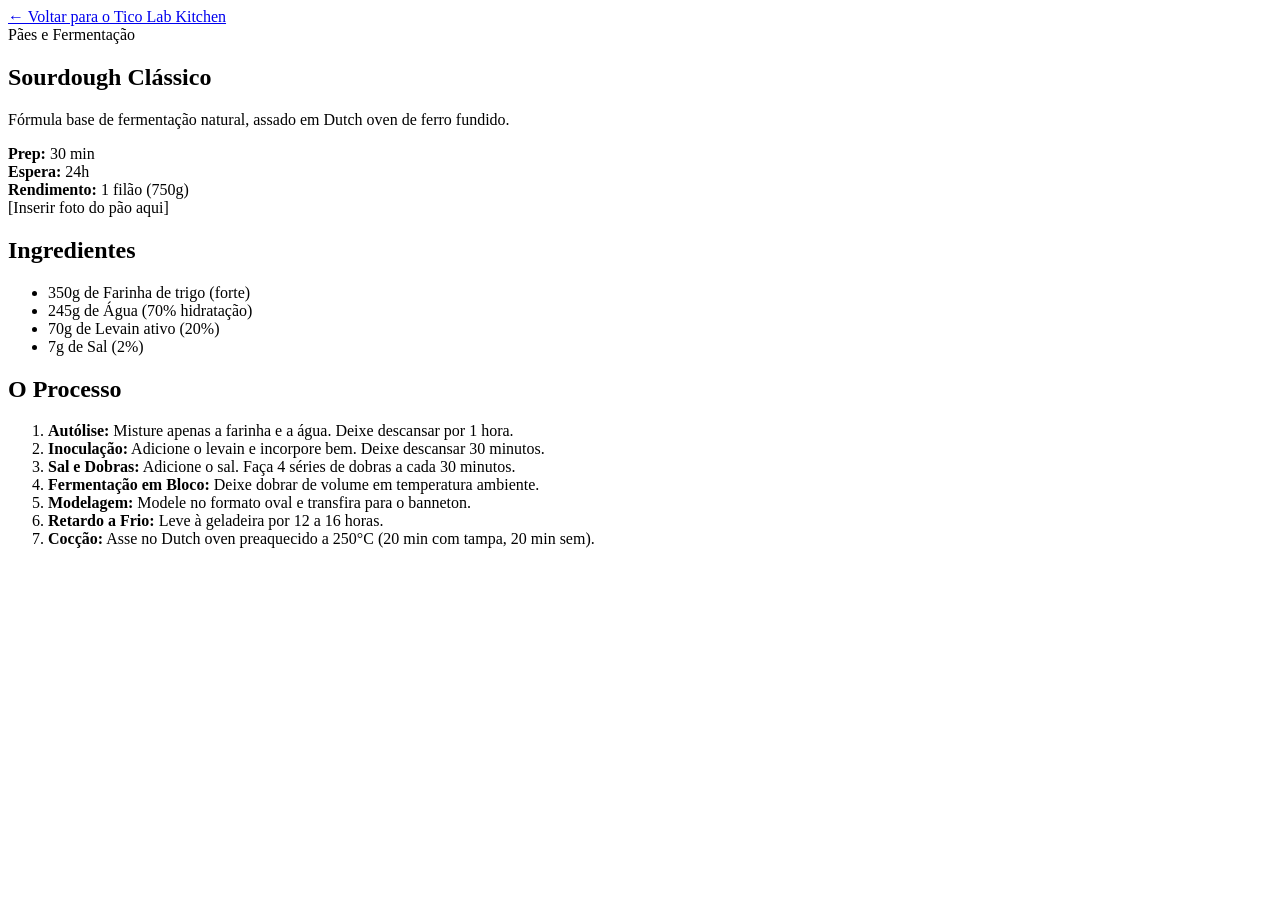
==== receita-base.html @ 91402146 "feat: adiciona template base e receitas iniciais (brisket burger, carbonara e picles de jalapeno)" ====
<!DOCTYPE html>
<html lang="pt-BR">
<head>
    <meta charset="UTF-8">
    <meta name="viewport" content="width=device-width, initial-scale=1.0">
    <title>Sourdough Clássico | Tico Lab Kitchen</title>
    <link rel="stylesheet" href="../../css/style.css">
</head>
<body>
    <nav class="breadcrumb">
        <a href="../../index.html">← Voltar para o Tico Lab Kitchen</a>
    </nav>

    <article class="receita-container">
        <header class="receita-header">
            <span class="tag">Pães e Fermentação</span>
            <h1>Sourdough Clássico</h1>
            <p class="descricao">Fórmula base de fermentação natural, assado em Dutch oven de ferro fundido.</p>
            
            <div class="metadata">
                <div class="meta-item"><strong>Prep:</strong> 30 min</div>
                <div class="meta-item"><strong>Espera:</strong> 24h</div>
                <div class="meta-item"><strong>Rendimento:</strong> 1 filão (750g)</div>
            </div>
        </header>

        <!-- Espaço para imagem (opcional) -->
        <div class="imagem-placeholder">
            <span>[Inserir foto do pão aqui]</span>
        </div>

        <div class="grid-receita">
            <aside class="ingredientes">
                <h2>Ingredientes</h2>
                <ul>
                    <li>350g de Farinha de trigo (forte)</li>
                    <li>245g de Água (70% hidratação)</li>
                    <li>70g de Levain ativo (20%)</li>
                    <li>7g de Sal (2%)</li>
                </ul>
            </aside>

            <section class="passo-a-passo">
                <h2>O Processo</h2>
                <ol>
                    <li><strong>Autólise:</strong> Misture apenas a farinha e a água. Deixe descansar por 1 hora.</li>
                    <li><strong>Inoculação:</strong> Adicione o levain e incorpore bem. Deixe descansar 30 minutos.</li>
                    <li><strong>Sal e Dobras:</strong> Adicione o sal. Faça 4 séries de dobras a cada 30 minutos.</li>
                    <li><strong>Fermentação em Bloco:</strong> Deixe dobrar de volume em temperatura ambiente.</li>
                    <li><strong>Modelagem:</strong> Modele no formato oval e transfira para o banneton.</li>
                    <li><strong>Retardo a Frio:</strong> Leve à geladeira por 12 a 16 horas.</li>
                    <li><strong>Cocção:</strong> Asse no Dutch oven preaquecido a 250°C (20 min com tampa, 20 min sem).</li>
                </ol>
            </section>
        </div>
    </article>
</body>
</html>
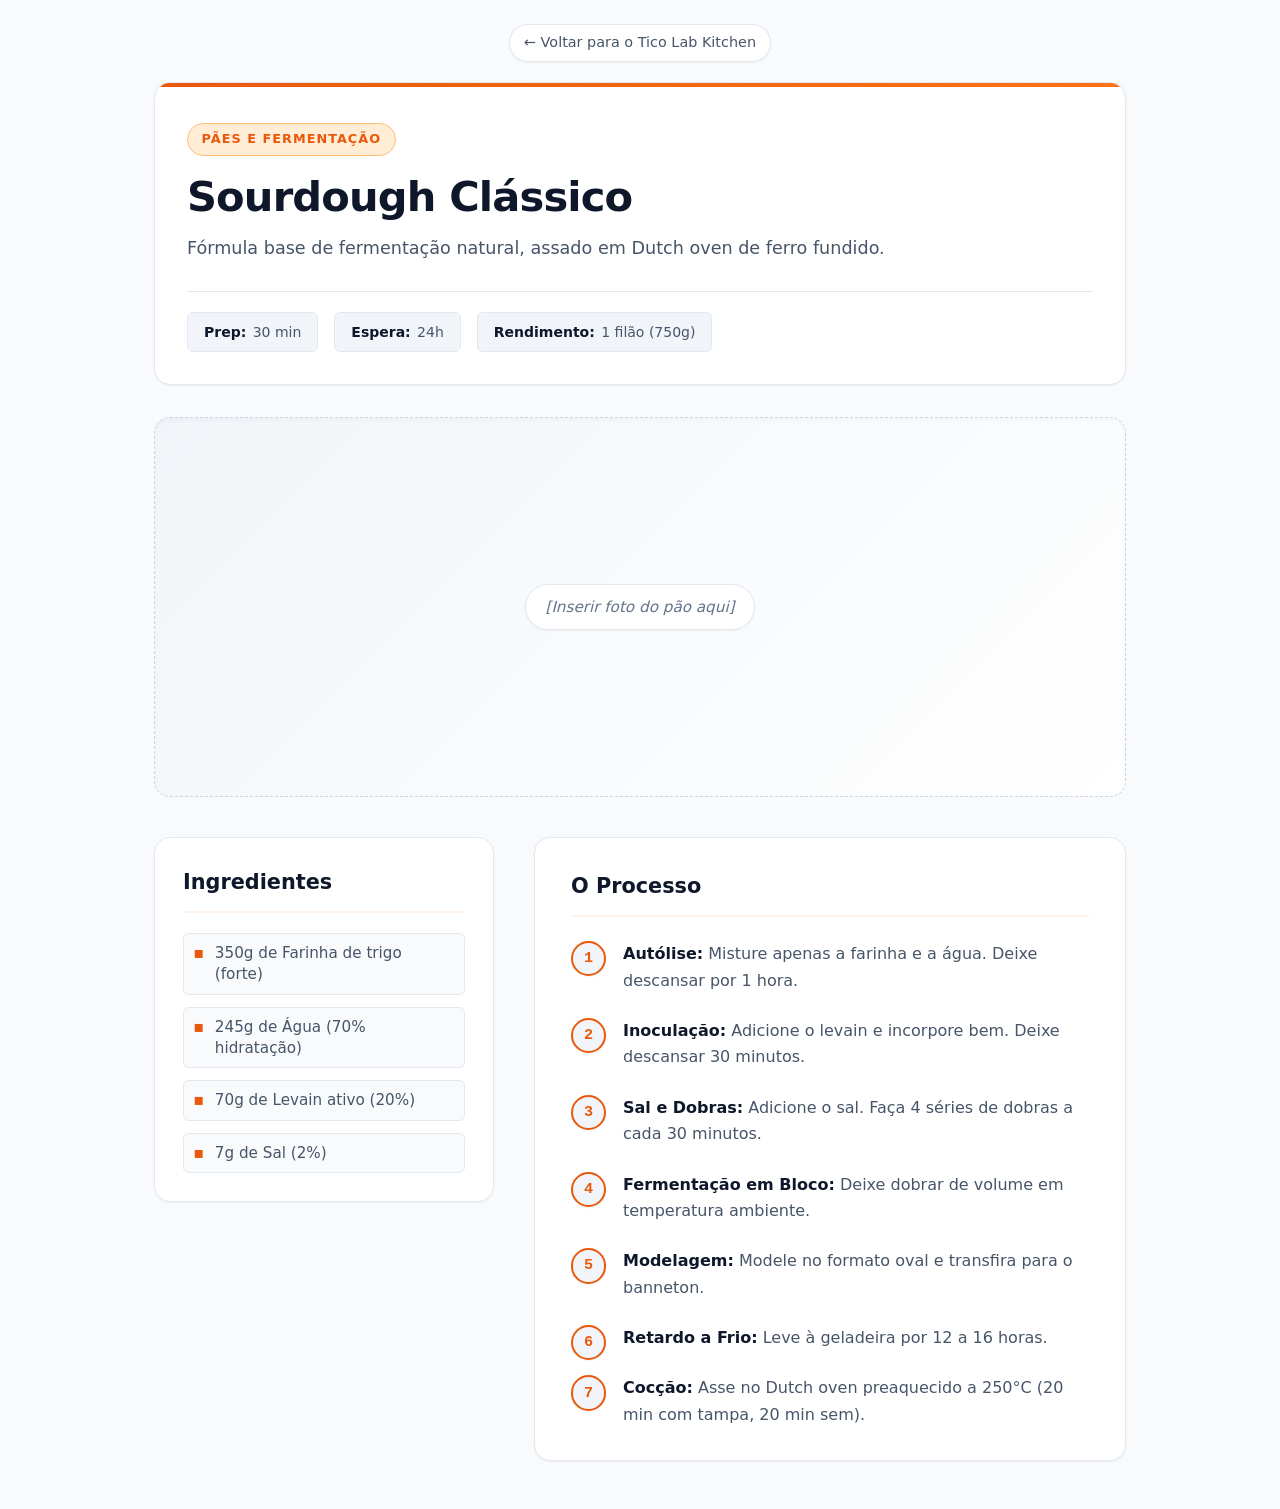
==== commit 746ff2b8: "feat: implementa identidade visual, logo svg, css global e página inicial com catalogo" ====
--- a/receita-base.html
+++ b/receita-base.html
@@ -5,6 +5,7 @@
     <meta name="viewport" content="width=device-width, initial-scale=1.0">
     <title>Sourdough Clássico | Tico Lab Kitchen</title>
     <link rel="stylesheet" href="../../css/style.css">
+    <link rel="icon" type="image/svg+xml" href="../../assets/favicon.svg">
 </head>
 <body>
     <nav class="breadcrumb">
--- a/css/style.css
+++ b/css/style.css
@@ -0,0 +1,855 @@
+/* ==========================================================================
+   TICO LAB KITCHEN — DESIGN SYSTEM & ESTILOS GLOBAIS
+   Culinária com Rigor de Laboratório | HTML & CSS Puro
+   ========================================================================== */
+
+/* --------------------------------------------------------------------------
+   1. Variáveis & Tema (Design Tokens)
+   -------------------------------------------------------------------------- */
+:root {
+    /* Cores de Fundo e Superfície (Modo Claro / Lab Clean) */
+    --bg-primary: #f8fafc;
+    --bg-surface: #ffffff;
+    --bg-surface-elevated: #f1f5f9;
+    --bg-card: #ffffff;
+    --bg-tag: #ffedd5;
+    
+    /* Linhas e Bordas */
+    --border-subtle: #e2e8f0;
+    --border-focus: #cbd5e1;
+    --border-accent: #fdba74;
+
+    /* Cores de Texto */
+    --text-primary: #0f172a;
+    --text-secondary: #475569;
+    --text-muted: #64748b;
+    --text-inverse: #f8fafc;
+
+    /* Paleta de Acento Culinário */
+    --accent-primary: #ea580c;       /* Laranja Fogo / Maillard */
+    --accent-primary-hover: #c2410c;
+    --accent-secondary: #f97316;     /* Âmbar Claro */
+    --accent-subtle: rgba(234, 88, 12, 0.08);
+
+    /* Acentos por Categoria */
+    --cat-proteinas: #ea580c;
+    --cat-massas: #d97706;
+    --cat-conservas: #059669;
+    --cat-paes: #b45309;
+
+    /* Tipografia */
+    --font-sans: system-ui, -apple-system, BlinkMacSystemFont, 'Segoe UI', Roboto, Helvetica, Arial, sans-serif;
+    --font-mono: ui-monospace, 'SF Mono', 'Cascadia Code', 'Fira Code', 'Consolas', monospace;
+
+    /* Sombras */
+    --shadow-sm: 0 1px 2px 0 rgba(0, 0, 0, 0.05);
+    --shadow-md: 0 4px 6px -1px rgba(0, 0, 0, 0.08), 0 2px 4px -2px rgba(0, 0, 0, 0.05);
+    --shadow-lg: 0 10px 15px -3px rgba(0, 0, 0, 0.08), 0 4px 6px -4px rgba(0, 0, 0, 0.04);
+
+    /* Raios de Borda */
+    --radius-sm: 6px;
+    --radius-md: 10px;
+    --radius-lg: 16px;
+    --radius-pill: 9999px;
+
+    /* Transições */
+    --transition-fast: 0.15s ease;
+    --transition-base: 0.25s ease;
+}
+
+/* Modo Escuro (Dark Kitchen) */
+@media (prefers-color-scheme: dark) {
+    :root {
+        --bg-primary: #0b0f19;
+        --bg-surface: #131b2e;
+        --bg-surface-elevated: #1e293b;
+        --bg-card: #131b2e;
+        --bg-tag: rgba(249, 115, 22, 0.15);
+
+        --border-subtle: #243048;
+        --border-focus: #334155;
+        --border-accent: rgba(249, 115, 22, 0.4);
+
+        --text-primary: #f8fafc;
+        --text-secondary: #94a3b8;
+        --text-muted: #64748b;
+        --text-inverse: #0f172a;
+
+        --accent-primary: #f97316;
+        --accent-primary-hover: #fb923c;
+        --accent-secondary: #ea580c;
+        --accent-subtle: rgba(249, 115, 22, 0.12);
+
+        --shadow-sm: 0 1px 2px 0 rgba(0, 0, 0, 0.3);
+        --shadow-md: 0 4px 10px -1px rgba(0, 0, 0, 0.4);
+        --shadow-lg: 0 12px 24px -4px rgba(0, 0, 0, 0.5);
+    }
+}
+
+/* --------------------------------------------------------------------------
+   2. Reset & Estilos Base
+   -------------------------------------------------------------------------- */
+*, *::before, *::after {
+    box-sizing: border-box;
+    margin: 0;
+    padding: 0;
+}
+
+html {
+    font-size: 16px;
+    scroll-behavior: smooth;
+    -webkit-text-size-adjust: 100%;
+}
+
+body {
+    font-family: var(--font-sans);
+    background-color: var(--bg-primary);
+    color: var(--text-primary);
+    line-height: 1.6;
+    min-height: 100vh;
+    display: flex;
+    flex-direction: column;
+}
+
+img, svg {
+    display: block;
+    max-width: 100%;
+}
+
+a {
+    color: var(--accent-primary);
+    text-decoration: none;
+    transition: color var(--transition-fast);
+}
+
+a:hover {
+    color: var(--accent-primary-hover);
+}
+
+/* --------------------------------------------------------------------------
+   3. Cabeçalho Global (Header / Navbar)
+   -------------------------------------------------------------------------- */
+.site-header {
+    background-color: var(--bg-surface);
+    border-bottom: 1px solid var(--border-subtle);
+    position: sticky;
+    top: 0;
+    z-index: 100;
+    backdrop-filter: blur(8px);
+}
+
+.header-container {
+    max-width: 1120px;
+    margin: 0 auto;
+    padding: 0.85rem 1.5rem;
+    display: flex;
+    justify-content: space-between;
+    align-items: center;
+    gap: 1rem;
+}
+
+.brand-link {
+    display: flex;
+    align-items: center;
+    gap: 0.75rem;
+    text-decoration: none;
+    color: var(--text-primary);
+}
+
+.brand-link:hover {
+    color: var(--text-primary);
+}
+
+.header-logo {
+    height: 42px;
+    width: auto;
+}
+
+.nav-links {
+    display: flex;
+    align-items: center;
+    gap: 1.5rem;
+    list-style: none;
+}
+
+.nav-item a {
+    color: var(--text-secondary);
+    font-weight: 500;
+    font-size: 0.95rem;
+    padding: 0.4rem 0.6rem;
+    border-radius: var(--radius-sm);
+    transition: all var(--transition-fast);
+}
+
+.nav-item a:hover {
+    color: var(--accent-primary);
+    background-color: var(--accent-subtle);
+}
+
+.btn-github {
+    display: inline-flex;
+    align-items: center;
+    gap: 0.4rem;
+    background-color: var(--bg-surface-elevated);
+    border: 1px solid var(--border-subtle);
+    padding: 0.45rem 0.85rem;
+    border-radius: var(--radius-sm);
+    font-size: 0.85rem;
+    font-weight: 600;
+    color: var(--text-primary) !important;
+    transition: all var(--transition-fast);
+}
+
+.btn-github:hover {
+    border-color: var(--accent-primary);
+    transform: translateY(-1px);
+}
+
+/* --------------------------------------------------------------------------
+   4. Breadcrumb (Navegação Interna)
+   -------------------------------------------------------------------------- */
+.breadcrumb {
+    max-width: 1020px;
+    margin: 1.5rem auto 0 auto;
+    padding: 0 1.5rem;
+}
+
+.breadcrumb a {
+    display: inline-flex;
+    align-items: center;
+    gap: 0.5rem;
+    font-size: 0.9rem;
+    font-weight: 500;
+    color: var(--text-secondary);
+    background-color: var(--bg-surface);
+    border: 1px solid var(--border-subtle);
+    padding: 0.4rem 0.85rem;
+    border-radius: var(--radius-pill);
+    box-shadow: var(--shadow-sm);
+    transition: all var(--transition-fast);
+}
+
+.breadcrumb a:hover {
+    color: var(--accent-primary);
+    border-color: var(--border-accent);
+    transform: translateX(-2px);
+}
+
+/* --------------------------------------------------------------------------
+   5. Página de Receita (Layout & Componentes)
+   -------------------------------------------------------------------------- */
+.receita-container {
+    max-width: 1020px;
+    width: 100%;
+    margin: 1.25rem auto 3rem auto;
+    padding: 0 1.5rem;
+    flex: 1;
+}
+
+.receita-header {
+    margin-bottom: 2rem;
+    background-color: var(--bg-surface);
+    border: 1px solid var(--border-subtle);
+    border-radius: var(--radius-lg);
+    padding: 2.5rem 2rem 2rem 2rem;
+    box-shadow: var(--shadow-sm);
+    position: relative;
+    overflow: hidden;
+}
+
+.receita-header::before {
+    content: '';
+    position: absolute;
+    top: 0;
+    left: 0;
+    right: 0;
+    height: 4px;
+    background: linear-gradient(90deg, var(--accent-primary), var(--accent-secondary));
+}
+
+.tag {
+    display: inline-block;
+    background-color: var(--bg-tag);
+    color: var(--accent-primary);
+    font-size: 0.8rem;
+    font-weight: 700;
+    text-transform: uppercase;
+    letter-spacing: 0.08em;
+    padding: 0.35rem 0.85rem;
+    border-radius: var(--radius-pill);
+    border: 1px solid var(--border-accent);
+    margin-bottom: 1rem;
+}
+
+.receita-header h1 {
+    font-size: clamp(1.8rem, 4vw, 2.6rem);
+    font-weight: 800;
+    line-height: 1.2;
+    color: var(--text-primary);
+    margin-bottom: 0.75rem;
+    letter-spacing: -0.02em;
+}
+
+.descricao {
+    font-size: 1.1rem;
+    color: var(--text-secondary);
+    max-width: 780px;
+    margin-bottom: 1.75rem;
+    line-height: 1.6;
+}
+
+/* Metadados da Receita */
+.metadata {
+    display: flex;
+    flex-wrap: wrap;
+    gap: 1rem;
+    padding-top: 1.25rem;
+    border-top: 1px solid var(--border-subtle);
+}
+
+.meta-item {
+    background-color: var(--bg-surface-elevated);
+    border: 1px solid var(--border-subtle);
+    padding: 0.5rem 1rem;
+    border-radius: var(--radius-sm);
+    font-size: 0.875rem;
+    color: var(--text-secondary);
+    display: flex;
+    align-items: center;
+    gap: 0.4rem;
+}
+
+.meta-item strong {
+    color: var(--text-primary);
+    font-weight: 700;
+}
+
+/* Placeholder de Imagem */
+.imagem-placeholder {
+    width: 100%;
+    aspect-ratio: 16 / 7;
+    min-height: 220px;
+    max-height: 380px;
+    background: linear-gradient(135deg, var(--bg-surface-elevated) 0%, var(--bg-surface) 100%);
+    border: 1.5px dashed var(--border-focus);
+    border-radius: var(--radius-lg);
+    display: flex;
+    align-items: center;
+    justify-content: center;
+    margin-bottom: 2.5rem;
+    color: var(--text-muted);
+    font-size: 0.95rem;
+    font-style: italic;
+    box-shadow: inset 0 2px 4px rgba(0, 0, 0, 0.03);
+}
+
+.imagem-placeholder span {
+    display: inline-flex;
+    align-items: center;
+    gap: 0.5rem;
+    background-color: var(--bg-surface);
+    padding: 0.6rem 1.2rem;
+    border-radius: var(--radius-pill);
+    border: 1px solid var(--border-subtle);
+    box-shadow: var(--shadow-sm);
+}
+
+/* Grade de Conteúdo da Receita */
+.grid-receita {
+    display: grid;
+    grid-template-columns: 340px 1fr;
+    gap: 2.5rem;
+    align-items: start;
+}
+
+/* Coluna de Ingredientes */
+.ingredientes {
+    background-color: var(--bg-surface);
+    border: 1px solid var(--border-subtle);
+    border-radius: var(--radius-lg);
+    padding: 1.75rem;
+    box-shadow: var(--shadow-sm);
+    position: sticky;
+    top: 5rem;
+}
+
+.ingredientes h2 {
+    font-size: 1.3rem;
+    font-weight: 700;
+    color: var(--text-primary);
+    margin-bottom: 1.25rem;
+    padding-bottom: 0.75rem;
+    border-bottom: 2px solid var(--accent-subtle);
+    display: flex;
+    align-items: center;
+    gap: 0.5rem;
+}
+
+.ingredientes ul {
+    list-style: none;
+    display: flex;
+    flex-direction: column;
+    gap: 0.75rem;
+}
+
+.ingredientes li {
+    font-size: 0.95rem;
+    color: var(--text-secondary);
+    padding: 0.5rem 0.6rem;
+    border-radius: var(--radius-sm);
+    display: flex;
+    align-items: baseline;
+    gap: 0.65rem;
+    background-color: var(--bg-primary);
+    border: 1px solid var(--border-subtle);
+    line-height: 1.4;
+    transition: background-color var(--transition-fast);
+}
+
+.ingredientes li::before {
+    content: '▪';
+    color: var(--accent-primary);
+    font-size: 1rem;
+    flex-shrink: 0;
+}
+
+.ingredientes li:hover {
+    background-color: var(--bg-surface-elevated);
+}
+
+/* Coluna de Passo a Passo */
+.passo-a-passo {
+    background-color: var(--bg-surface);
+    border: 1px solid var(--border-subtle);
+    border-radius: var(--radius-lg);
+    padding: 2rem 2.25rem;
+    box-shadow: var(--shadow-sm);
+}
+
+.passo-a-passo h2 {
+    font-size: 1.3rem;
+    font-weight: 700;
+    color: var(--text-primary);
+    margin-bottom: 1.5rem;
+    padding-bottom: 0.75rem;
+    border-bottom: 2px solid var(--accent-subtle);
+}
+
+.passo-a-passo ol {
+    list-style: none;
+    counter-reset: step-counter;
+    display: flex;
+    flex-direction: column;
+    gap: 1.5rem;
+}
+
+.passo-a-passo li {
+    counter-increment: step-counter;
+    position: relative;
+    padding-left: 3.25rem;
+    color: var(--text-secondary);
+    font-size: 1rem;
+    line-height: 1.65;
+}
+
+.passo-a-passo li::before {
+    content: counter(step-counter);
+    position: absolute;
+    left: 0;
+    top: 0;
+    width: 2.2rem;
+    height: 2.2rem;
+    background-color: var(--bg-surface-elevated);
+    border: 2px solid var(--accent-primary);
+    color: var(--accent-primary);
+    font-family: var(--font-mono);
+    font-weight: 700;
+    font-size: 0.95rem;
+    border-radius: 50%;
+    display: flex;
+    align-items: center;
+    justify-content: center;
+    box-shadow: var(--shadow-sm);
+}
+
+.passo-a-passo li strong {
+    display: inline;
+    color: var(--text-primary);
+    font-weight: 700;
+}
+
+/* --------------------------------------------------------------------------
+   6. Página Inicial (Home & Vitrine de Receitas)
+   -------------------------------------------------------------------------- */
+.hero {
+    background-color: var(--bg-surface);
+    border-bottom: 1px solid var(--border-subtle);
+    padding: 4rem 1.5rem 3.5rem 1.5rem;
+    text-align: center;
+    position: relative;
+    overflow: hidden;
+}
+
+.hero-content {
+    max-width: 820px;
+    margin: 0 auto;
+}
+
+.hero-badge {
+    display: inline-flex;
+    align-items: center;
+    gap: 0.5rem;
+    background-color: var(--bg-tag);
+    color: var(--accent-primary);
+    font-size: 0.8rem;
+    font-weight: 700;
+    text-transform: uppercase;
+    letter-spacing: 0.1em;
+    padding: 0.35rem 1rem;
+    border-radius: var(--radius-pill);
+    border: 1px solid var(--border-accent);
+    margin-bottom: 1.5rem;
+}
+
+.hero h1 {
+    font-size: clamp(2.2rem, 5vw, 3.4rem);
+    font-weight: 900;
+    line-height: 1.15;
+    letter-spacing: -0.03em;
+    color: var(--text-primary);
+    margin-bottom: 1.25rem;
+}
+
+.hero h1 span {
+    color: var(--accent-primary);
+}
+
+.hero p {
+    font-size: clamp(1.05rem, 2vw, 1.25rem);
+    color: var(--text-secondary);
+    line-height: 1.6;
+    margin-bottom: 2rem;
+}
+
+.hero-stats {
+    display: flex;
+    justify-content: center;
+    gap: 2rem;
+    flex-wrap: wrap;
+}
+
+.stat-box {
+    text-align: center;
+}
+
+.stat-number {
+    font-family: var(--font-mono);
+    font-size: 1.8rem;
+    font-weight: 800;
+    color: var(--text-primary);
+}
+
+.stat-label {
+    font-size: 0.8rem;
+    text-transform: uppercase;
+    letter-spacing: 0.05em;
+    color: var(--text-muted);
+}
+
+/* Filtros de Categorias */
+.catalog-section {
+    max-width: 1120px;
+    margin: 3rem auto;
+    padding: 0 1.5rem;
+    flex: 1;
+}
+
+.section-header {
+    display: flex;
+    flex-direction: column;
+    gap: 1.25rem;
+    margin-bottom: 2.5rem;
+}
+
+.section-title {
+    font-size: 1.75rem;
+    font-weight: 800;
+    letter-spacing: -0.02em;
+}
+
+.category-filters {
+    display: flex;
+    flex-wrap: wrap;
+    gap: 0.6rem;
+}
+
+.filter-btn {
+    background-color: var(--bg-surface);
+    border: 1px solid var(--border-subtle);
+    color: var(--text-secondary);
+    padding: 0.5rem 1.1rem;
+    border-radius: var(--radius-pill);
+    font-size: 0.875rem;
+    font-weight: 600;
+    cursor: pointer;
+    transition: all var(--transition-fast);
+}
+
+.filter-btn:hover {
+    border-color: var(--accent-primary);
+    color: var(--accent-primary);
+}
+
+.filter-btn.active {
+    background-color: var(--accent-primary);
+    border-color: var(--accent-primary);
+    color: var(--text-inverse);
+    box-shadow: 0 2px 8px rgba(234, 88, 12, 0.3);
+}
+
+/* Grade de Cards de Receitas */
+.recipes-grid {
+    display: grid;
+    grid-template-columns: repeat(auto-fill, minmax(320px, 1fr));
+    gap: 1.75rem;
+}
+
+.recipe-card {
+    background-color: var(--bg-card);
+    border: 1px solid var(--border-subtle);
+    border-radius: var(--radius-lg);
+    overflow: hidden;
+    display: flex;
+    flex-direction: column;
+    box-shadow: var(--shadow-sm);
+    transition: all var(--transition-base);
+    text-decoration: none;
+    color: inherit;
+    position: relative;
+}
+
+.recipe-card:hover {
+    transform: translateY(-5px);
+    box-shadow: var(--shadow-lg);
+    border-color: var(--border-accent);
+}
+
+.card-header {
+    padding: 1.5rem 1.5rem 0.5rem 1.5rem;
+}
+
+.card-tag {
+    font-size: 0.75rem;
+    font-weight: 700;
+    text-transform: uppercase;
+    letter-spacing: 0.08em;
+    color: var(--accent-primary);
+    margin-bottom: 0.5rem;
+    display: inline-block;
+}
+
+.card-title {
+    font-size: 1.25rem;
+    font-weight: 700;
+    line-height: 1.3;
+    color: var(--text-primary);
+    margin-bottom: 0.6rem;
+}
+
+.card-body {
+    padding: 0 1.5rem;
+    flex: 1;
+}
+
+.card-description {
+    font-size: 0.925rem;
+    color: var(--text-secondary);
+    line-height: 1.55;
+    margin-bottom: 1.25rem;
+}
+
+.card-footer {
+    padding: 1rem 1.5rem;
+    background-color: var(--bg-surface-elevated);
+    border-top: 1px solid var(--border-subtle);
+    display: flex;
+    justify-content: space-between;
+    align-items: center;
+    font-size: 0.825rem;
+    color: var(--text-muted);
+}
+
+.card-meta {
+    display: flex;
+    gap: 0.85rem;
+    font-family: var(--font-mono);
+}
+
+.card-cta {
+    font-weight: 700;
+    color: var(--accent-primary);
+    display: inline-flex;
+    align-items: center;
+    gap: 0.25rem;
+    transition: transform var(--transition-fast);
+}
+
+.recipe-card:hover .card-cta {
+    transform: translateX(3px);
+}
+
+/* --------------------------------------------------------------------------
+   7. Pilares do Laboratório (Pillars Section)
+   -------------------------------------------------------------------------- */
+.pillars-section {
+    background-color: var(--bg-surface);
+    border-top: 1px solid var(--border-subtle);
+    border-bottom: 1px solid var(--border-subtle);
+    padding: 4rem 1.5rem;
+}
+
+.pillars-container {
+    max-width: 1120px;
+    margin: 0 auto;
+}
+
+.pillars-title {
+    text-align: center;
+    font-size: 1.75rem;
+    font-weight: 800;
+    margin-bottom: 2.5rem;
+    color: var(--text-primary);
+}
+
+.pillars-grid {
+    display: grid;
+    grid-template-columns: repeat(auto-fit, minmax(280px, 1fr));
+    gap: 2rem;
+}
+
+.pillar-card {
+    background-color: var(--bg-primary);
+    border: 1px solid var(--border-subtle);
+    padding: 2rem;
+    border-radius: var(--radius-md);
+    text-align: left;
+}
+
+.pillar-icon {
+    width: 44px;
+    height: 44px;
+    background-color: var(--bg-tag);
+    color: var(--accent-primary);
+    border-radius: var(--radius-sm);
+    display: flex;
+    align-items: center;
+    justify-content: center;
+    font-size: 1.3rem;
+    font-weight: 800;
+    margin-bottom: 1.25rem;
+}
+
+.pillar-card h3 {
+    font-size: 1.15rem;
+    font-weight: 700;
+    margin-bottom: 0.6rem;
+    color: var(--text-primary);
+}
+
+.pillar-card p {
+    font-size: 0.925rem;
+    color: var(--text-secondary);
+    line-height: 1.6;
+}
+
+/* --------------------------------------------------------------------------
+   8. Rodapé Global (Footer)
+   -------------------------------------------------------------------------- */
+.site-footer {
+    background-color: var(--bg-surface);
+    border-top: 1px solid var(--border-subtle);
+    padding: 2.5rem 1.5rem;
+    margin-top: auto;
+}
+
+.footer-container {
+    max-width: 1120px;
+    margin: 0 auto;
+    display: flex;
+    flex-wrap: wrap;
+    justify-content: space-between;
+    align-items: center;
+    gap: 1.5rem;
+    font-size: 0.9rem;
+    color: var(--text-muted);
+}
+
+.footer-brand {
+    display: flex;
+    align-items: center;
+    gap: 0.6rem;
+    font-weight: 600;
+    color: var(--text-primary);
+}
+
+.footer-links {
+    display: flex;
+    gap: 1.5rem;
+    list-style: none;
+}
+
+.footer-links a {
+    color: var(--text-secondary);
+}
+
+.footer-links a:hover {
+    color: var(--accent-primary);
+}
+
+/* --------------------------------------------------------------------------
+   9. Responsividade (Media Queries)
+   -------------------------------------------------------------------------- */
+@media (max-width: 860px) {
+    .grid-receita {
+        grid-template-columns: 1fr;
+        gap: 2rem;
+    }
+
+    .ingredientes {
+        position: static;
+        order: 1;
+    }
+
+    .passo-a-passo {
+        order: 2;
+        padding: 1.5rem;
+    }
+}
+
+@media (max-width: 640px) {
+    .header-container {
+        padding: 0.75rem 1rem;
+    }
+
+    .receita-header {
+        padding: 1.5rem 1.25rem;
+    }
+
+    .hero {
+        padding: 2.75rem 1rem 2rem 1rem;
+    }
+
+    .metadata {
+        flex-direction: column;
+        gap: 0.5rem;
+    }
+
+    .meta-item {
+        width: 100%;
+    }
+
+    .footer-container {
+        flex-direction: column;
+        text-align: center;
+    }
+}
